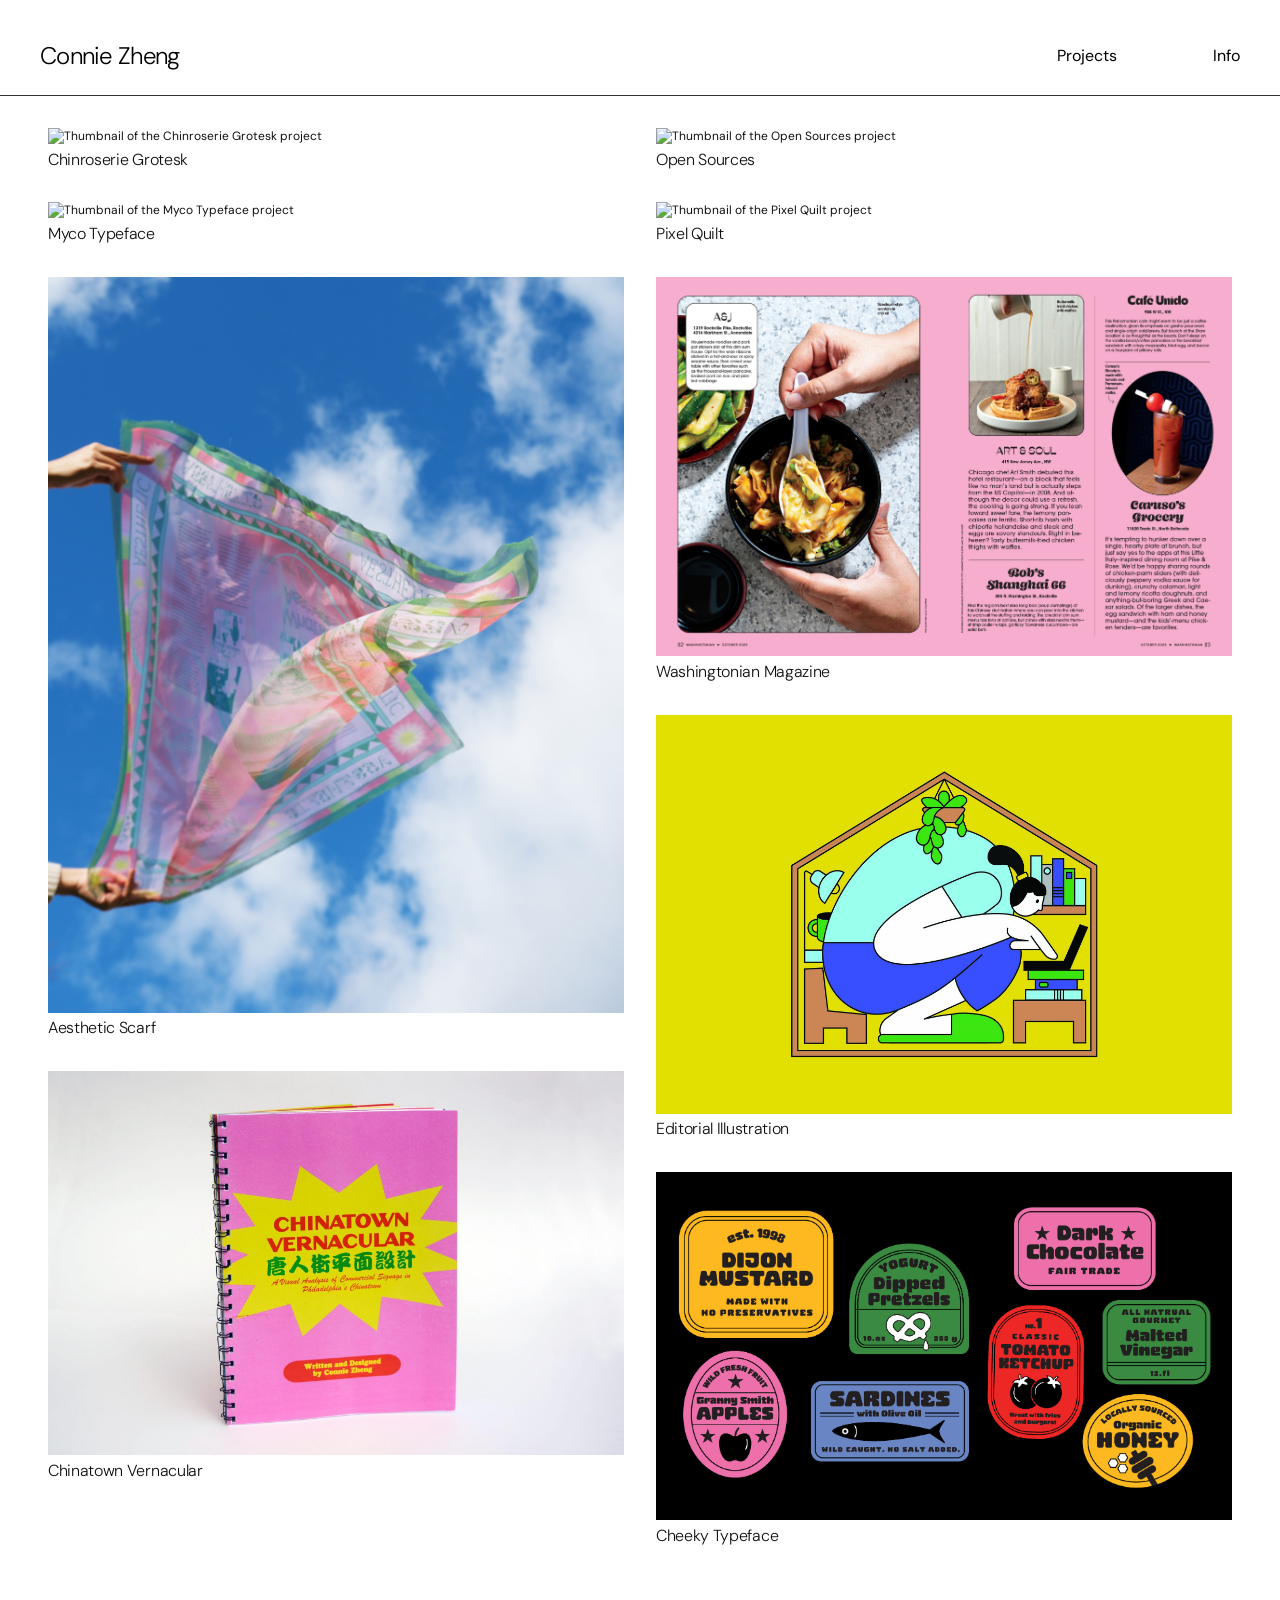
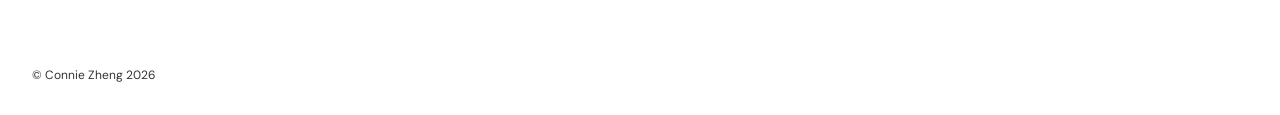
==== index.html @ ba28f523 "july21" ====
<!DOCTYPE html>
<html lang="en">
<head>
  <meta charset="UTF-8" />
  <meta name="viewport" content="width=device-width, initial-scale=1.0" />
  <title>Connie Zheng</title>
  <link rel="stylesheet" href="style.css" />
  <link rel="preload" as="image" href="images/myco_thumbnail.gif" />
   <link rel="icon" type="image/png" href="/images/favicon.png">
</head>
<body>

  <nav class="navbar">
    <a href="index.html" id="name">Connie Zheng</a>
    <!-- <a href="index.html">Index View</a> -->
     <a href="index.html">Projects</a>
    <a href="about.html">Info</a>
  </nav>

  <main class="grid-page">
    <section class="project-grid">
      <div class="project-column">
        <article class="project-card">
          <a href="project1.html" class="project-link">
            <img src="images/chinroserie_thumbnail.png" alt="Thumbnail of the Chinroserie Grotesk project" />
          </a>
          <div class="project-copy">
            <h2>Chinroserie Grotesk</h2>
          </div>
        </article>

        <article class="project-card">
          <a href="project3.html" class="project-link">
            <img src="images/myco_thumbnail.gif" alt="Thumbnail of the Myco Typeface project" loading="eager" decoding="async" fetchpriority="high" />
          </a>
          <div class="project-copy">
            <h2>Myco Typeface</h2>
          </div>
        </article>
         <article class="project-card">
          <a href="project5.html" class="project-link">
            <img src="images/scarf_thumbnail.jpg" alt="Thumbnail of the Aesthetic Scarf project" />
          </a>
          <div class="project-copy">
            <h2>Aesthetic Scarf</h2>
          </div>
        </article>
        <article class="project-card">
          <a href="project9.html" class="project-link">
            <img src="images/chiantown_vernacular.jpeg" alt="Thumbnail of the Chinatown Vernacular project" />
          </a>
          <div class="project-copy">
            <h2>Chinatown Vernacular</h2>
          </div>
        </article>
      </div>

      <div class="project-column">
        <article class="project-card opensources-card">
          <a href="project2.html" class="project-link">
            <img src="images/opensources_thumbnail.jpg" alt="Thumbnail of the Open Sources project" />
          </a>
          <div class="project-copy">
            <h2>Open Sources</h2>
          </div>
        </article>

        <article class="project-card">
          <a href="project4.html" class="project-link">
            <img src="images/pixel_quilt 2.gif" alt="Thumbnail of the Pixel Quilt project" />
          </a>
          <div class="project-copy">
            <h2>Pixel Quilt</h2>
          </div>
        </article>

          <article class="project-card">
          <a href="project6.html" class="project-link">
            <img src="images/washingtonian_thumbnail.jpg" alt="Thumbnail of the Washingtonian Magazine project" />
          </a>
          <div class="project-copy">
            <h2>Washingtonian Magazine</h2>
          </div>
        </article>

        <article class="project-card">
          <a href="project7.html" class="project-link">
            <img src="images/illustration_thumbnail.jpg" alt="Thumbnail of the Editorial Illustration project" />
          </a>
          <div class="project-copy">
            <h2>Editorial Illustration</h2>
          </div>
        </article>

            <article class="project-card">
          <a href="project8.html" class="project-link">
            <img src="images/cheeky3.jpg" alt="Thumbnail of the Cheeky Typeface project" />
          </a>
          <div class="project-copy">
            <h2>Cheeky Typeface</h2>
          </div>
        </article>
        
      </div>
    </section>
  </main>
  <footer class="footnote">
    © Connie Zheng 2026
  </footer>
</body>
</html>
---- style.css ----
@import url("https://fonts.googleapis.com/css2?family=DM+Sans:ital,opsz,wght@0,9..40,100..1000;1,9..40,100..1000&display=swap");


body {
    background-color: rgb(255, 255, 255);
    margin: 0;
    font-family: "DM Sans", sans-serif;
}

.caption{
   font-family: "DM Sans", sans-serif;
   font-size: 0.75em;
   margin-bottom: 3rem;
   margin-top: -1rem;

}

.navbar{
    color: black;
    position:fixed;
    background-color: rgb(255, 255, 255);
    border-bottom: 1px solid #333333;
    text-decoration: none;
    overflow: hidden;
    padding: 0.5em 0.5em 0.5em;
    display: flex;
    align-items: center;
    font-family: "DM Sans", sans-serif;
    font-weight: 600;
    list-style: none; /* Removes bullet points */
    width: 100%;
    box-sizing: border-box;
    z-index: 1000;
    
}

.navbar a{
    padding: 2rem 2rem 1rem;
    font-family: inherit;
    font-weight:600;
}

.navbar #name {
    margin-right: auto;
}

.navbar a:not(#name) {
    margin-left: 2rem;
     font-size:1rem;
     font-weight:400;
}

#name{
  font-size:1.5rem;
  font-weight:300;
  letter-spacing:-0.03em;
}

a{
    color: black;
    text-decoration: none;
    font-family: "DM Sans", sans-serif;
    font-size: 0.75em;
}

a:hover{
        color: rgb(6, 200, 41);
}

#here_link{
  font-weight:600;
  font-size:1em;

}

.index-view{
position: relative;
    display: flex;
    flex-direction: column;
     font-family: "DM Sans", sans-serif;
    font-size:1.5em;
    padding-top:2em;
    padding-left:2em;
    padding-right:2em;
    padding-bottom: 2rem;
    font-weight: 300;
    line-height: 2;
    letter-spacing: -0.02em;
    min-height: 70vh;
    overflow: visible;
    padding-top:5em;
}

.background-preview{
    position: absolute;
    top: 50%;
    left: 50%;
    width: min(50rem, 90vw);
    max-width: 100%;
    max-height: min(80vh, 60rem);
    display: flex;
    align-items: center;
    justify-content: center;
    transform: translate(-50%, -50%);
    z-index: 1;
    opacity: 0;
    transition: opacity 0.5s ease, transform 0.5s ease;
    pointer-events: none;
}

.background-preview.visible{
    opacity: 1;
}

.background-preview img{
    display: block;
    width: 85%;
    height: auto;
    max-height: 100%;
    object-fit: contain;
}

.project{
    position: relative;
    z-index: 1;
    color: black;
    text-decoration: none;
    border-bottom: 1px solid #333333;
}

.project:hover{
    color: rgb(6, 200, 41);
}

.footnote{
    padding: 1.5rem 2rem 2rem;
    text-align: left;
    font-family: "DM Sans", sans-serif;
    font-size: 0.75em;
    color: #333333;
    margin-top: 3rem;
}


.grid-page {
  padding: 4rem 3rem 3rem 3rem;
  max-width: 1600px;
   padding-top:8em;
  margin: 0 auto;
  color: #111111;
}

.project-grid {
  display: flex;
  gap: 2rem;
  align-items: flex-start;
}

.project-column {
  display: flex;
  flex-direction: column;
  gap: 2rem;
  flex: 1 1 0;
  min-width: 0;
}

.project-card {
  background: rgb(255, 255, 255);
  overflow: hidden;
  transition: opacity 0.75s ease, transform 0.35s ease;
}

.project-card.fade-card {
  opacity: 0;
  transform: translateY(1rem);
}

.project-card.fade-card.is-visible {
  opacity: 1;
  transform: translateY(0);
}

.project-card:hover{
   transform: scale(1.02);
}



.project-card img {
  width: 100%;
  height: auto;
  display: block;
}

.project-copy {
  margin-top: 0.35rem;
}

.project-copy h2 {
  margin: 0;
  font-size: 1rem;
  font-family: "DM Sans", sans-serif;
  font-weight: 300;
  line-height: 1.3;
  letter-spacing: -0.02em;
}

.project-copy h2:hover {
color: rgb(6, 200, 41);
 cursor: pointer;
}

.project-link {
  display: block;
  color: inherit;
  text-decoration: none;
}

.project-link:hover ~ .project-copy h2 {
  color: rgb(6, 200, 41);
}

.project-layout {
  display: grid;
  grid-template-columns: minmax(260px, 320px) 1fr;
  gap: 2rem;
  padding: 2rem 2rem 2rem;
  min-height: calc(100vh - 4rem);
  box-sizing: border-box;
  padding-top:6em;
  position: relative;
}

.project-layout::after {
  content: "";
  position: fixed;
  top: 8rem;
  bottom: 3rem;
  left: calc(min(320px, calc(100vw - 4rem)) + 6rem);
  width: 1px;
  background-color: #000000;
  pointer-events: none;
  z-index: 3;
}

.project-info {
  position: fixed;
  top: 8rem;
  left: 2rem;
  width: min(320px, calc(100vw - 4rem));
  max-height: calc(100dvh - 10rem);
  align-self: start;
  padding-top: 0rem;
  padding-right: 0rem;
  overflow: auto;
  box-sizing: border-box;
  z-index: 2;
  grid-column: 1;
}

.project-gallery {
  grid-column: 2;
}


.project-meta {
  margin: 0 0 0.5rem;
  font-size: 0.75rem;
  letter-spacing: 0.12em;
  text-transform: uppercase;
}

.project-info h1 {
  font-size: 1.25rem;
  font-family: "DM Sans", sans-serif;
  font-weight: 400;
  line-height: 1.3;
  letter-spacing: -0.02em;
}

.projectyear{
  font-size: 30rem;
  font-family: "DM Sans", sans-serif;
  font-weight: 800;
  line-height: 1.3;
  letter-spacing: -0.02em;
}

.project-info p {
  margin: 0 0 1rem;
  font-size: 0.85rem;
  line-height: 1.4;
  color: #222;
}

.fade-image,
.fade-card {
  opacity: 0;
  transform: translateY(1rem);
  transition: opacity 0.75s ease var(--fade-delay, 0s), transform 0.75s ease var(--fade-delay, 0s);
  will-change: opacity, transform;
}

.fade-image.is-visible,
.fade-card.is-visible {
  opacity: 1;
  transform: translateY(0);
}

.directory{
  margin-bottom:2rem;
}

.directory-mobile {
  display: none;
}

.back-link {
display: block; /* Keeps it on its own line */
  width: fit-content;
  font-size: 0.8rem;
  border-bottom: 1px solid #111;
  padding-bottom: 0.15rem;
  font-weight:800;
}

.back-link:hover {
  color: rgb(6, 200, 41);
  border-color: rgb(6, 200, 41);
}

.project-gallery {
  display: flex;
   padding-top:2em;
   padding-left:4em;
  flex-direction: column;
  gap: 2rem;
  cursor: pointer;
  padding-right: 0.25rem;
}

.project-gallery img {
  display: block;
  width: 100%;
  height: auto;
  object-fit: cover;
  cursor: pointer;
}

.project-gallery .gallery-image {
  cursor: pointer;
}

.project-slideshow {
  display: flex;
  align-items: center;
  justify-content: space-between;
  width: 100%;
  margin: 0 auto;
  gap:10rem;
}

.project-slideshow__frame {
  position: relative;
  flex: 1 1 auto;
  width: auto;
  max-width: 100%;
  padding: 1 rem;
  box-sizing: border-box;
}

.project-slideshow .project-slideshow__image {
  display: none;
  width: 100%;
  height: auto;
  object-fit: contain;
  border: 1px solid #ececec;
    background: #f9f9f9;
}

.project-slideshow .project-slideshow__image.is-active {
  display: block;
}

.project-slideshow__controls {
  display: flex;
  flex-direction: column;
  gap: 0.5rem;
}

.project-slideshow__button {
  background: transparent;
  border: none;
  color: #111;
  font-size: 1.5rem;
  cursor: pointer;
  padding: 0;
}

.image-modal {
  position: fixed;
  inset: 0;
  background: rgba(0, 0, 0, 0.9);
  display: none;
  align-items: center;
  justify-content: center;
  padding: 3rem;
  z-index: 1000;
}

.image-modal.is-open {
  display: flex;
}

.image-modal__close {
  position: absolute;
  top: 1rem;
  right: 1rem;
  background: transparent;
  border: none;
  color: white;
  font-size: 2rem;
  cursor: pointer;
}

.image-modal__nav {
  position: absolute;
  top: 50%;
  width: 3rem;
  height: 3rem;
  font-size: 1.5rem;
  cursor: pointer;
  display: flex;
  align-items: center;
  justify-content: center;
  background: transparent;
  border: none;
  color: white;
}

.image-modal__nav--prev {
  left: 1rem;
}

.image-modal__nav--next {
  right: 1rem;
}

.image-modal img {
  max-width: 100%;
  max-height: 100%;
  object-fit: contain;
  border: none;
}

.aboutbio{
  font-family: "DM Sans", sans-serif;
  font-size: 2.5rem;
  padding-right:15rem;
  margin-bottom:5rem;
  font-weight: 300;
  line-height: 1.25;
  letter-spacing: 0em;
}

.cv{
display: flex;
  flex-direction: row;
  flex-wrap: wrap; /* Allows columns to wrap on smaller viewports */
  gap: 20px;       /* Adds uniform space between columns */
  width: 100%;
}

.cv-container{
  border-top: 1px solid #333333;
flex: 1;         /* Ensures all columns distribute width equally */
  min-width: 250px;/* Triggers the wrap when space falls below this value */
  box-sizing: border-box;
}

.aboutheading{
  font-family: "DM Sans", sans-serif;
  font-size: 1rem;
  font-weight: 800;
  line-height: 1.3;
  letter-spacing: -0.02em;
  padding-bottom: -0.5rem;
}

.aboutbody{
  font-family: "DM Sans", sans-serif;
  font-size: 1rem;
  font-weight: 300;
  line-height: 1.3;
  letter-spacing: -0.02em;
}

.aboutbodyhover {
  color: black;
  text-decoration: none;
  font-family: "DM Sans", sans-serif;
  font-size: 1rem;
  font-weight: 300;
}
@media (max-width: 820px) {

  #name{
    font-size:1rem;
  }

  .navbar{
    color: black;
    position:fixed;
    background-color: rgb(255, 255, 255);
    border-bottom: 1px solid #333333;
    text-decoration: none;
    overflow: hidden;
    padding: 0.5em 0.5em 0.2em;
    margin-top:0rem;
    display: flex;
    justify-content: space-between;
    font-weight: 600;
    list-style: none; /* Removes bullet points */
    width: 100%;
    box-sizing: border-box;
    z-index: 1000;   
}

.navbar a:not(#name) {
    margin-left: 2rem;
     font-size:1rem;
     font-weight:400;
}
  .project-grid {
    flex-direction: column;
    gap: 0.25rem;
  }

  .opensources-card {
    margin-top: 1rem;
  }

  .grid-page {
    padding-top: 10rem;
    margin-left:1rem;
    margin-right:1rem;
  }

  .project-layout {
    grid-template-columns: 1fr;
    min-height: auto;
    gap: 0.25rem;
    padding: 3rem 3rem 2rem;
    padding-top: 8rem;
  }

  .project-info {
    position: relative;
    top: auto;
    left: auto;
    width: auto;
    max-height: none;
    min-height: auto;
    height: auto;
    border-right: none;
    padding-right: 0;
    padding-top: 0;
    grid-column: auto;
  }

  .index-view {
    font-size:2rem;
  }

  .project-info::after {
    display: none;
  }

  .project-layout::after {
    display: none;
  }

  .directory {
    display: none;
  }

  .directory-mobile {
    display: block;
    margin-top: 0.5rem;
  }

  .project-gallery {
    overflow: visible;
    padding-left: 0;
    grid-column: auto;
    padding-top:4rem;
  }

  .project-slideshow {
    display: flex;
    align-items: center;
    justify-content: space-between;
    width: 100%;
    margin: 0 auto;
    gap: 2rem;
  }

  .aboutbio{
  font-family: "DM Sans", sans-serif;
  font-size: 1.75rem;
  padding-right:0rem;
  font-weight: 300;
  line-height: 1.25;
  letter-spacing: 0em;
}

}
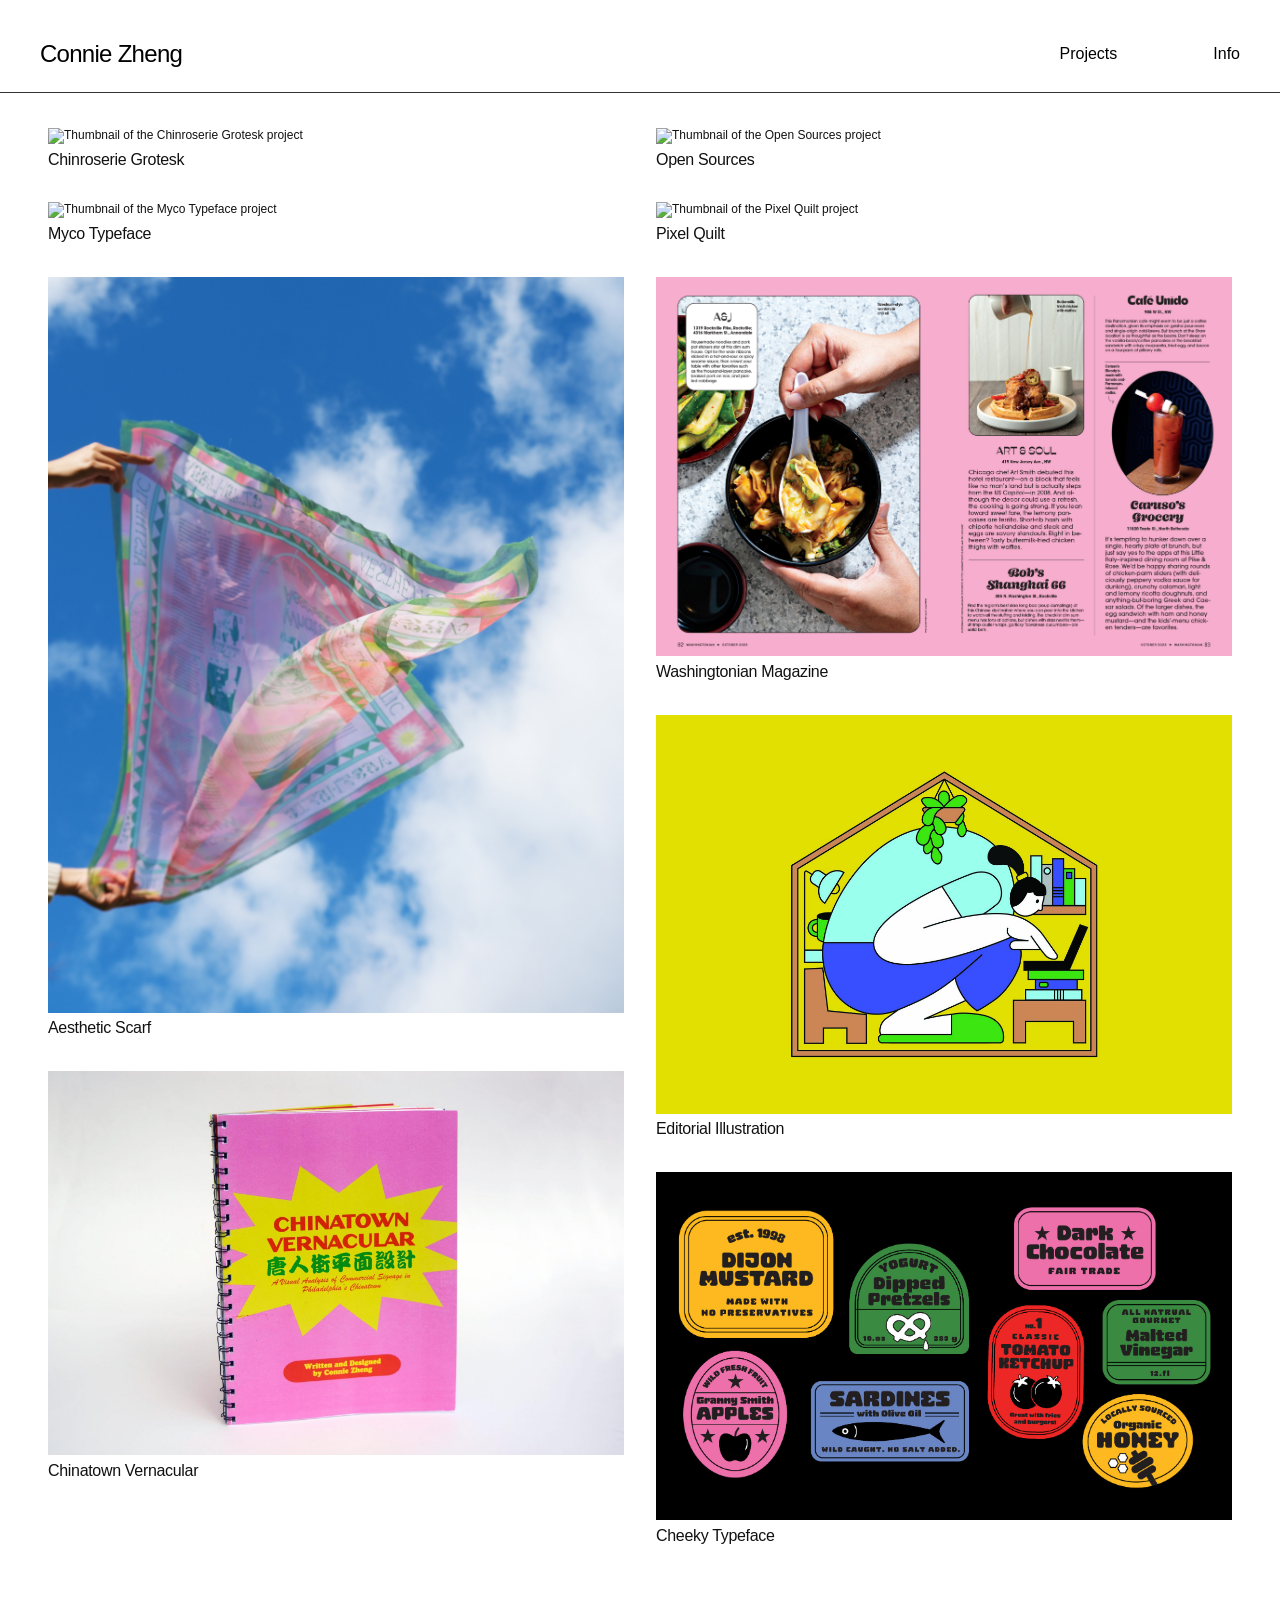
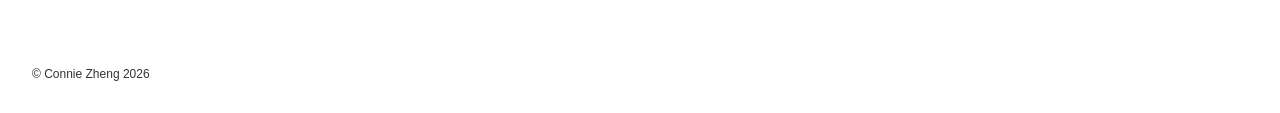
==== commit 899e2f94: "mobile" ====
--- a/index.html
+++ b/index.html
@@ -5,8 +5,7 @@
   <meta name="viewport" content="width=device-width, initial-scale=1.0" />
   <title>Connie Zheng</title>
   <link rel="stylesheet" href="style.css" />
-  <link rel="preload" as="image" href="images/myco_thumbnail.gif" />
-   <link rel="icon" type="image/png" href="/images/favicon.png">
+  <link rel="icon" type="image/png" href="/images/favicon.png">
 </head>
 <body>
 
--- a/style.css
+++ b/style.css
@@ -1,10 +1,11 @@
-@import url("https://fonts.googleapis.com/css2?family=DM+Sans:ital,opsz,wght@0,9..40,100..1000;1,9..40,100..1000&display=swap");
-
+:root {
+  color-scheme: light;
+}
 
 body {
     background-color: rgb(255, 255, 255);
     margin: 0;
-    font-family: "DM Sans", sans-serif;
+    font-family: "DM Sans", -apple-system, BlinkMacSystemFont, "Segoe UI", sans-serif;
 }
 
 .caption{
@@ -504,6 +505,23 @@
 }
 @media (max-width: 820px) {
 
+  /* Keep mobile navigation and content changes immediate. */
+  ::view-transition-old(root),
+  ::view-transition-new(root) {
+    animation: none;
+  }
+
+  .page-transition-overlay,
+  .fade-image,
+  .fade-card,
+  .background-preview {
+    transition: none;
+  }
+
+  .page-transition-overlay {
+    display: none;
+  }
+
   #name{
     font-size:1rem;
   }
@@ -516,9 +534,10 @@
     text-decoration: none;
     overflow: hidden;
     padding: 0.5em 0.5em 0.2em;
-    margin-top:0rem;
-    display: flex;
-    justify-content: space-between;
+    margin-top: 0rem;
+    display: grid;
+    grid-template-columns: 1fr auto;
+    align-items: left;
     font-weight: 600;
     list-style: none; /* Removes bullet points */
     width: 100%;
@@ -526,31 +545,47 @@
     z-index: 1000;   
 }
 
+  .navbar #name {
+    grid-row: span 2;
+    font-size: 1.75rem;
+    font-weight:400;
+  }
+
 .navbar a:not(#name) {
-    margin-left: 2rem;
-     font-size:1rem;
-     font-weight:400;
+    margin-left: 0.5rem;
+  padding: 0.15rem 0.5rem;
+    font-size: 1rem;
+    font-weight:400;
+    line-height: 0.1;
+  transform: translateX(-1rem);
+}
+
+.navbar a:not(#name):last-child {
+  position: relative;
+  top: -0.5rem;
 }
   .project-grid {
     flex-direction: column;
     gap: 0.25rem;
   }
 
+  .project-card{
+    padding-top:2rem;
+  }
+
   .opensources-card {
     margin-top: 1rem;
   }
 
   .grid-page {
-    padding-top: 10rem;
-    margin-left:1rem;
-    margin-right:1rem;
+    padding: 10rem 1rem 1rem 1rem;
   }
 
   .project-layout {
     grid-template-columns: 1fr;
     min-height: auto;
     gap: 0.25rem;
-    padding: 3rem 3rem 2rem;
+    padding: 1rem 1rem 1rem;
     padding-top: 8rem;
   }
 
@@ -564,9 +599,19 @@
     height: auto;
     border-right: none;
     padding-right: 0;
-    padding-top: 0;
     grid-column: auto;
   }
+
+  .project-copy h2 {
+  margin: 0;
+  font-size: 1.5rem;
+  font-family: "DM Sans", sans-serif;
+  font-weight: 300;
+  line-height: 1.3;
+  letter-spacing: -0.02em;
+}
+
+  
 
   .index-view {
     font-size:2rem;
@@ -587,6 +632,7 @@
   .directory-mobile {
     display: block;
     margin-top: 0.5rem;
+    font-size: 1.25rem;
   }
 
   .project-gallery {
